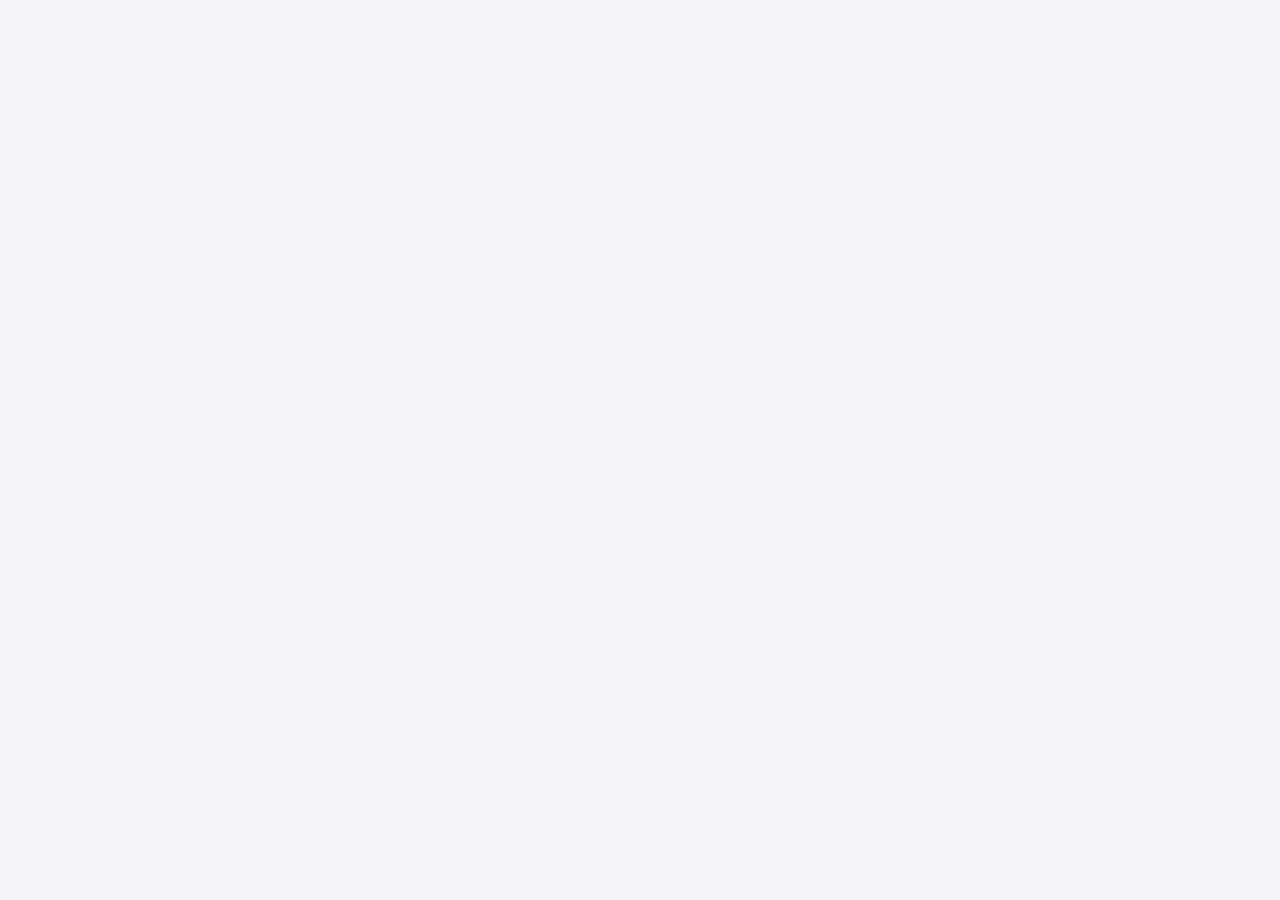
==== linkedin.html @ 3a6b112a "Update linkedin.html" ====
<!DOCTYPE html>
<html lang="en">
<head>
    <meta charset="UTF-8">
    <meta name="viewport" content="width=device-width, initial-scale=1.0">
    <title>Connect with Matej Kirchofer on LinkedIn</title>
    <style>
        body {
            font-family: Arial, sans-serif;
            background-color: #f4f4f9;
            color: #333;
            text-align: center;
            padding: 50px;
        }
        .container {
            max-width: 600px;
            margin: auto;
            background: #fff;
            padding: 20px;
            box-shadow: 0 0 10px rgba(0, 0, 0, 0.1);
        }
        h1 {
            color: #0073b1;
        }
        img {
            width
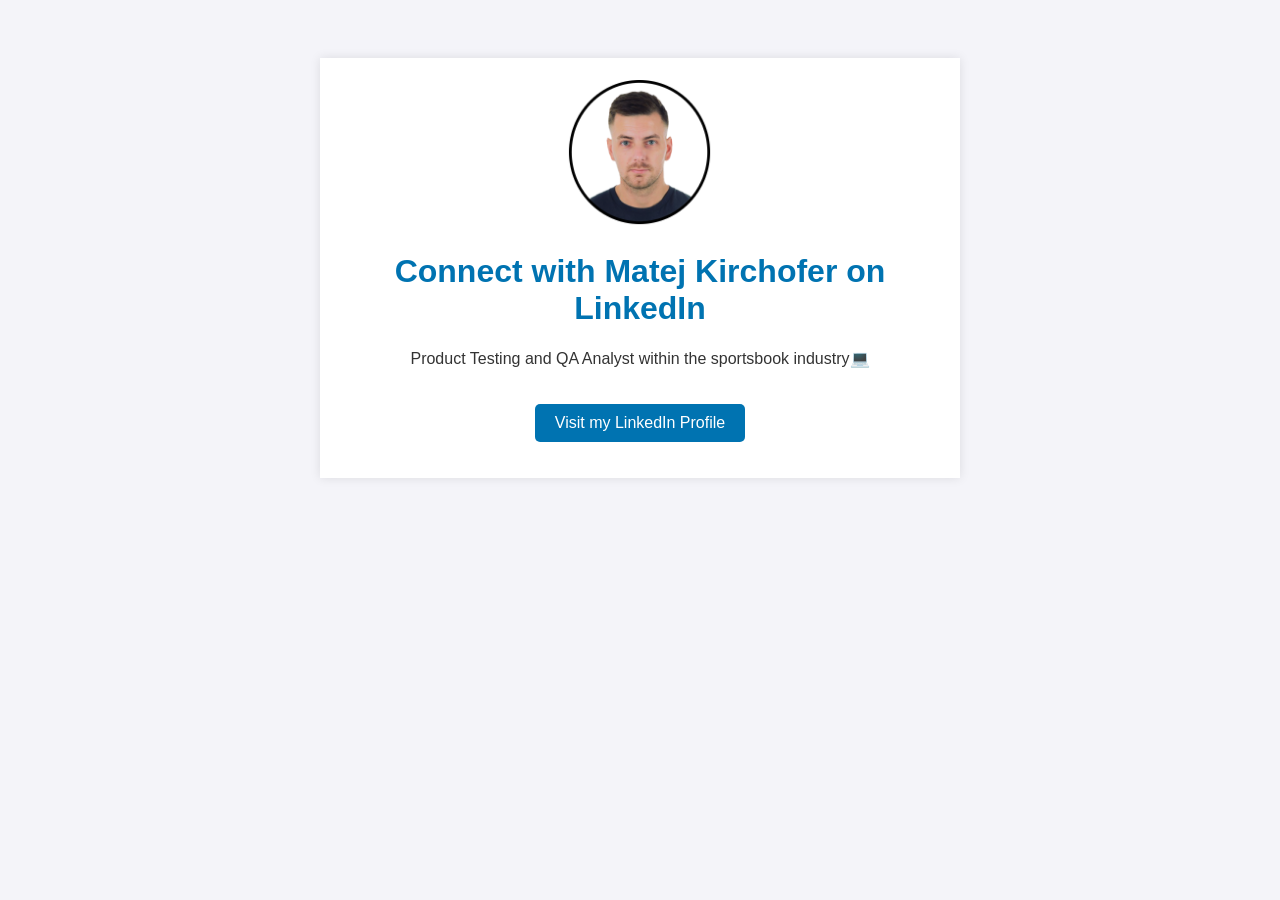
==== commit f17fd9bc: "Update linkedin.html" ====
--- a/linkedin.html
+++ b/linkedin.html
@@ -4,6 +4,7 @@
     <meta charset="UTF-8">
     <meta name="viewport" content="width=device-width, initial-scale=1.0">
     <title>Connect with Matej Kirchofer on LinkedIn</title>
+    <link rel="icon" href="https://santon39.github.io/testiranje/favicon.ico" type="image/x-icon">
     <style>
         body {
             font-family: Arial, sans-serif;
@@ -23,4 +24,26 @@
             color: #0073b1;
         }
         img {
-            width
+            width: 150px;
+            border-radius: 50%;
+        }
+        a {
+            text-decoration: none;
+            color: #fff;
+            background-color: #0073b1;
+            padding: 10px 20px;
+            border-radius: 5px;
+            display: inline-block;
+            margin-top: 20px;
+        }
+    </style>
+</head>
+<body>
+    <main class="container">
+        <img src="1.png" alt="Portrait of Matej Kirchofer">
+        <h1>Connect with Matej Kirchofer on LinkedIn</h1>
+        <p>Product Testing and QA Analyst within the sportsbook industry💻</p>
+        <p><a href="https://www.linkedin.com/in/matej-kirchofer/" target="_blank" aria-label="Visit Matej Kirchofer's LinkedIn Profile">Visit my LinkedIn Profile</a></p>
+    </main>
+</body>
+</html>
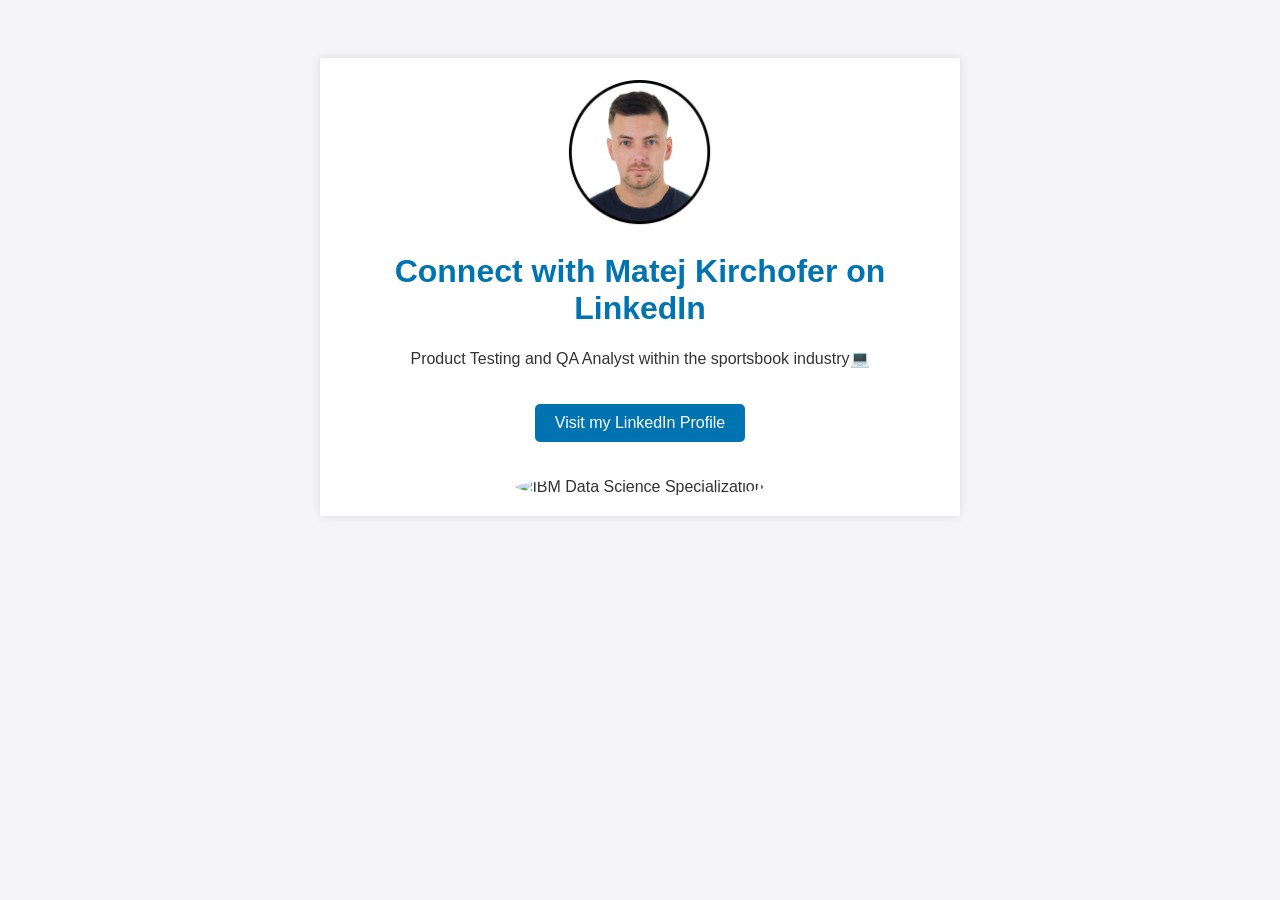
==== commit 4f4f7e9d: "Update linkedin.html" ====
--- a/linkedin.html
+++ b/linkedin.html
@@ -27,6 +27,11 @@
             width: 150px;
             border-radius: 50%;
         }
+        .specialization-img {
+            width: 100%;
+            max-width: 600px;
+            margin-top: 20px;
+        }
         a {
             text-decoration: none;
             color: #fff;
@@ -44,6 +49,7 @@
         <h1>Connect with Matej Kirchofer on LinkedIn</h1>
         <p>Product Testing and QA Analyst within the sportsbook industry💻</p>
         <p><a href="https://www.linkedin.com/in/matej-kirchofer/" target="_blank" aria-label="Visit Matej Kirchofer's LinkedIn Profile">Visit my LinkedIn Profile</a></p>
+        <img src="https://santon39.github.io/testiranje/specialization.png" alt="IBM Data Science Specialization" class="specialization-img">
     </main>
 </body>
 </html>
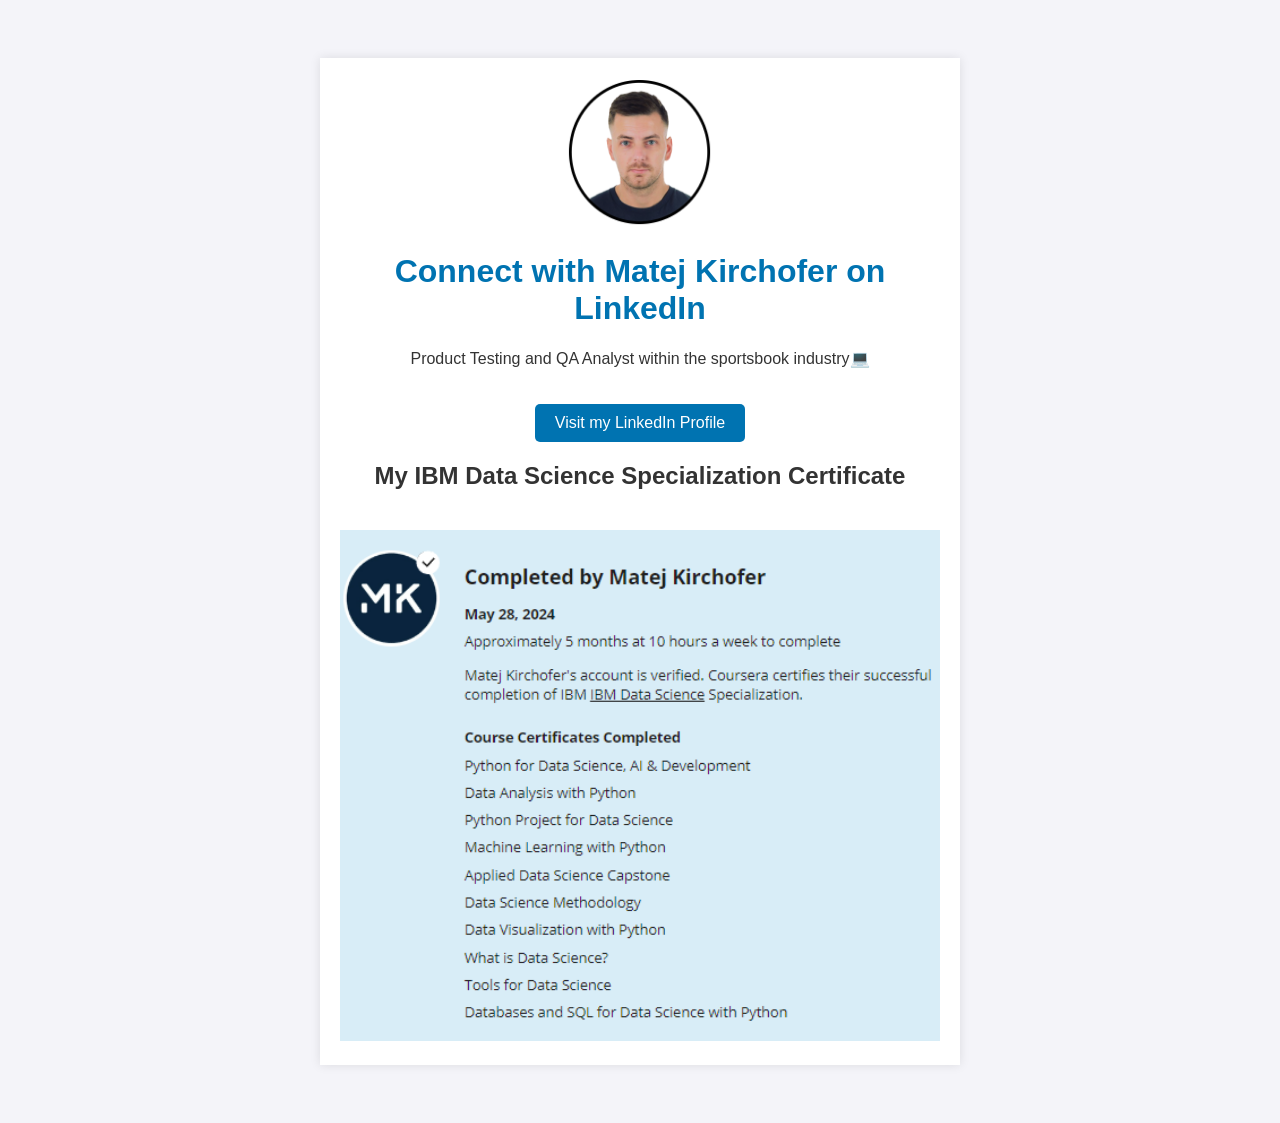
==== commit df0121bf: "Update linkedin.html" ====
--- a/linkedin.html
+++ b/linkedin.html
@@ -23,7 +23,7 @@
         h1 {
             color: #0073b1;
         }
-        img {
+        .profile-img {
             width: 150px;
             border-radius: 50%;
         }
@@ -31,6 +31,7 @@
             width: 100%;
             max-width: 600px;
             margin-top: 20px;
+            border-radius: 0; /* Ensures the image is not rounded */
         }
         a {
             text-decoration: none;
@@ -45,10 +46,11 @@
 </head>
 <body>
     <main class="container">
-        <img src="1.png" alt="Portrait of Matej Kirchofer">
+        <img src="1.png" alt="Portrait of Matej Kirchofer" class="profile-img">
         <h1>Connect with Matej Kirchofer on LinkedIn</h1>
         <p>Product Testing and QA Analyst within the sportsbook industry💻</p>
         <p><a href="https://www.linkedin.com/in/matej-kirchofer/" target="_blank" aria-label="Visit Matej Kirchofer's LinkedIn Profile">Visit my LinkedIn Profile</a></p>
+        <h2>My IBM Data Science Specialization Certificate</h2>
         <img src="https://santon39.github.io/testiranje/specialization.png" alt="IBM Data Science Specialization" class="specialization-img">
     </main>
 </body>
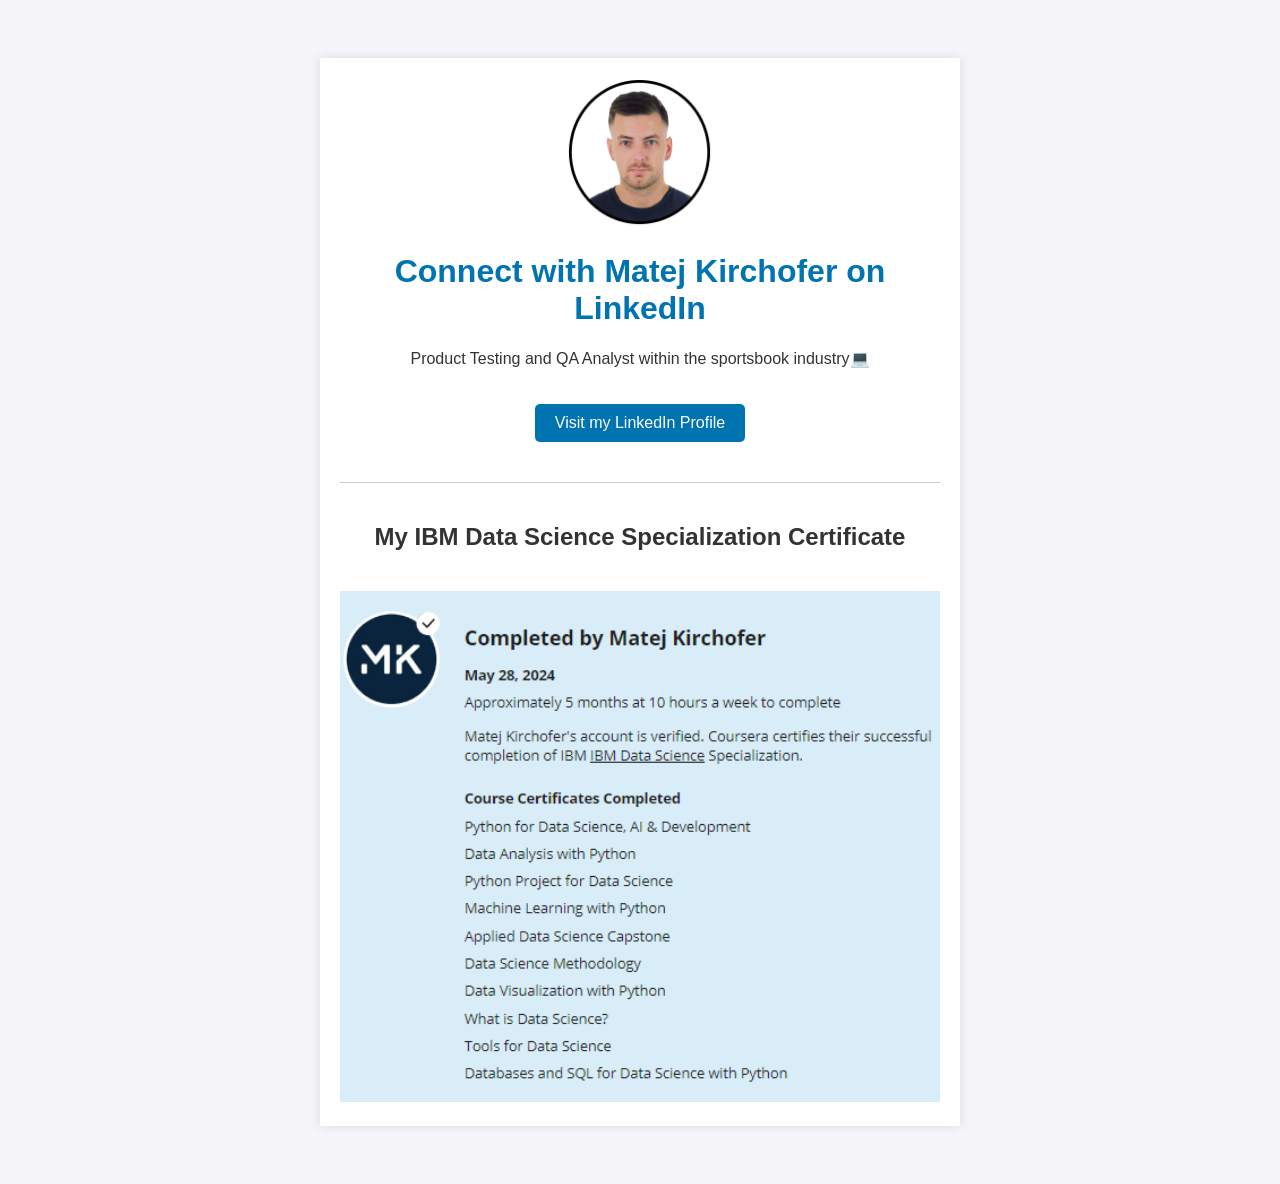
==== commit 550e9106: "Update linkedin.html" ====
--- a/linkedin.html
+++ b/linkedin.html
@@ -33,6 +33,12 @@
             margin-top: 20px;
             border-radius: 0; /* Ensures the image is not rounded */
         }
+        hr {
+            border: 0;
+            height: 1px;
+            background: #ccc;
+            margin: 40px 0;
+        }
         a {
             text-decoration: none;
             color: #fff;
@@ -50,6 +56,9 @@
         <h1>Connect with Matej Kirchofer on LinkedIn</h1>
         <p>Product Testing and QA Analyst within the sportsbook industry💻</p>
         <p><a href="https://www.linkedin.com/in/matej-kirchofer/" target="_blank" aria-label="Visit Matej Kirchofer's LinkedIn Profile">Visit my LinkedIn Profile</a></p>
+        
+        <hr>
+        
         <h2>My IBM Data Science Specialization Certificate</h2>
         <img src="https://santon39.github.io/testiranje/specialization.png" alt="IBM Data Science Specialization" class="specialization-img">
     </main>
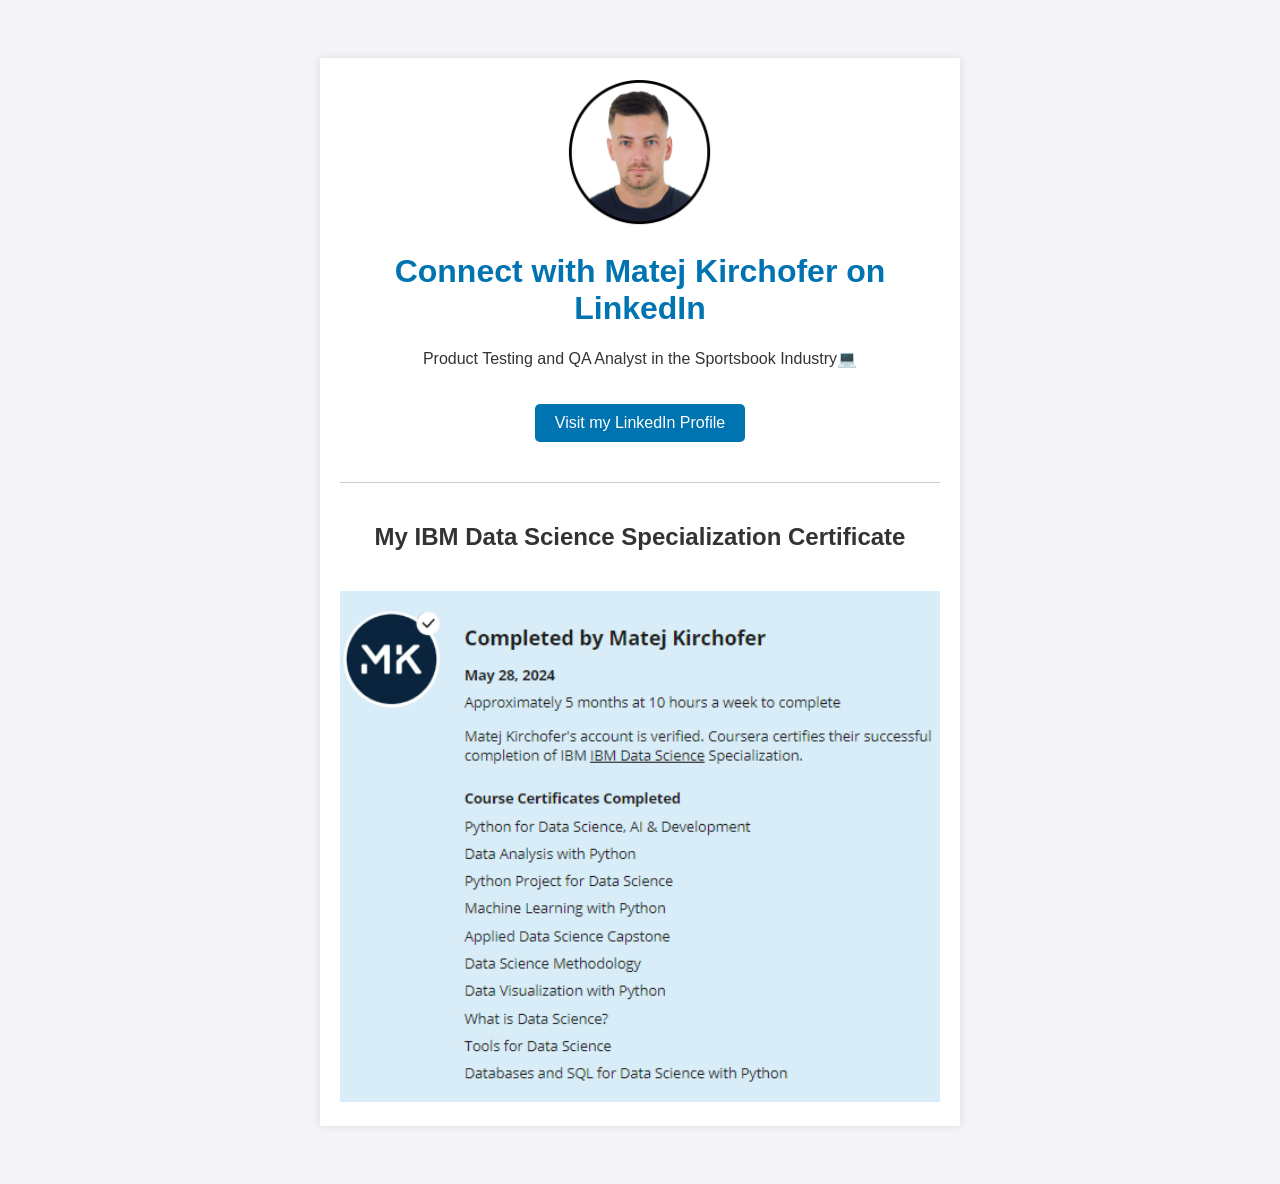
==== commit 65320a90: "Update linkedin.html" ====
--- a/linkedin.html
+++ b/linkedin.html
@@ -3,7 +3,7 @@
 <head>
     <meta charset="UTF-8">
     <meta name="viewport" content="width=device-width, initial-scale=1.0">
-    <title>Connect with Matej Kirchofer on LinkedIn</title>
+    <title>Matej Kirchofer</title>
     <link rel="icon" href="https://santon39.github.io/testiranje/favicon.ico" type="image/x-icon">
     <style>
         body {
@@ -31,7 +31,7 @@
             width: 100%;
             max-width: 600px;
             margin-top: 20px;
-            border-radius: 0; /* Ensures the image is not rounded */
+            border-radius: 0; 
         }
         hr {
             border: 0;
@@ -54,7 +54,7 @@
     <main class="container">
         <img src="1.png" alt="Portrait of Matej Kirchofer" class="profile-img">
         <h1>Connect with Matej Kirchofer on LinkedIn</h1>
-        <p>Product Testing and QA Analyst within the sportsbook industry💻</p>
+        <p>Product Testing and QA Analyst in the Sportsbook Industry💻</p>
         <p><a href="https://www.linkedin.com/in/matej-kirchofer/" target="_blank" aria-label="Visit Matej Kirchofer's LinkedIn Profile">Visit my LinkedIn Profile</a></p>
         
         <hr>
